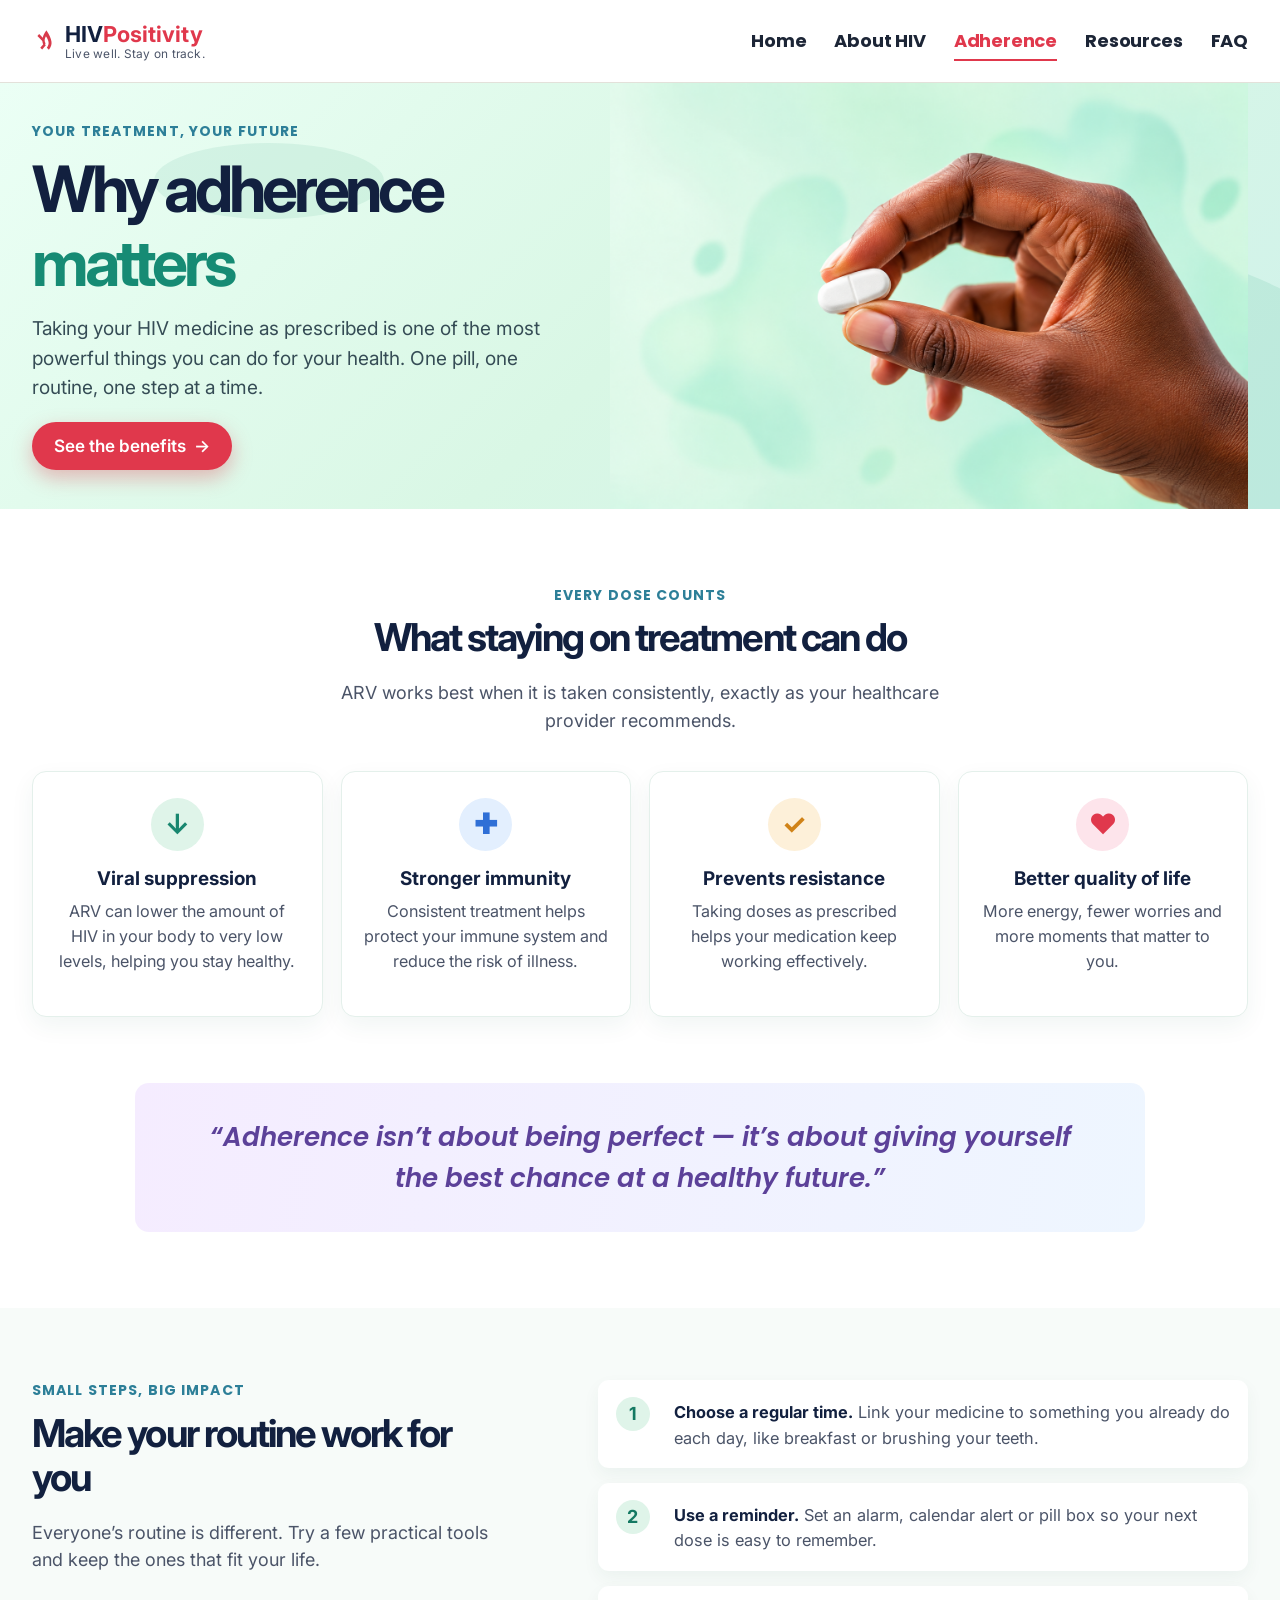
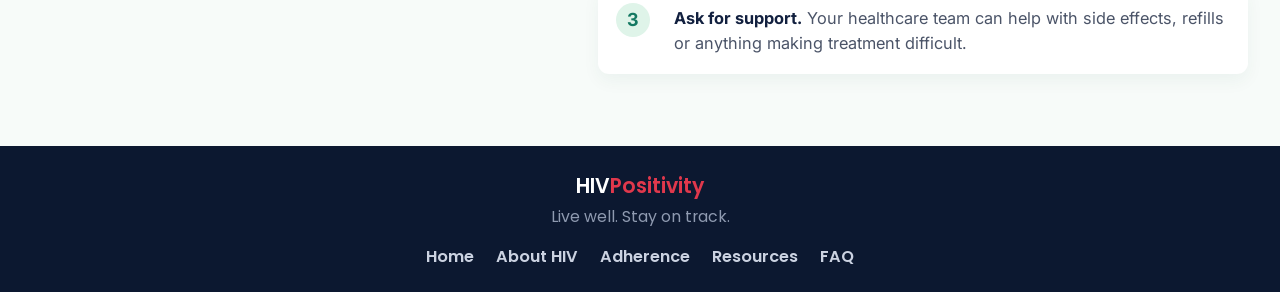
==== adherence.html @ 26a349b5 "other pages" ====
<!doctype html>
<html lang="en">
  <head>
    <meta charset="UTF-8" />
    <meta name="viewport" content="width=device-width, initial-scale=1.0" />
    <title>Why Adherence Matters | HIVPositivity</title>
    <meta
      name="description"
      content="Learn why taking HIV treatment consistently matters and find practical ways to stay on track."
    />
    <link rel="preconnect" href="https://fonts.googleapis.com" />
    <link rel="preconnect" href="https://fonts.gstatic.com" crossorigin />
    <link
      href="https://fonts.googleapis.com/css2?family=Inter:wght@400;500;600;700&family=Poppins:wght@500;600;700&display=swap"
      rel="stylesheet"
    />
    <link rel="stylesheet" href="css/style.css" />
  </head>
  <body class="adherence-page">
    <a class="skip-link" href="#main">Skip to content</a>
    <header class="site-header">
      <div class="container">
        <a class="logo" href="index.html" aria-label="HIVPositivity home">
          <svg
            class="logo-mark"
            viewBox="0 0 32 32"
            fill="none"
            xmlns="http://www.w3.org/2000/svg"
            aria-hidden="true"
          >
            <path
              d="M17.2 3.3c-2.5 3.2-4 6.2-4.4 8.8L8.5 7.6 6.4 10l5.8 6.1c.1 1.7.7 3.4 1.8 5.1l2.1-2.1c-1.6-2.7-1.5-5.6.4-8.7 1.7 2.5 2.8 4.8 3.1 6.9.4 2.2-.3 4.4-2 6.8l2.4 2.2c2.5-3.2 3.5-6.3 3.1-9.4-.5-3.9-2.4-8.4-6.1-13.6Z"
              fill="#d83b4b"
            />
            <path d="m14.4 18.6-4.6 5.5 2.3 2 4.3-5.2" fill="#d83b4b" />
          </svg>
          <span class="logo-text"
            ><span class="name"
              >HIV<span class="logo-positive">Positivity</span></span
            ><span class="tagline">Live well. Stay on track.</span></span
          >
        </a>
        <button
          class="nav-toggle"
          aria-expanded="false"
          aria-controls="main-nav"
          aria-label="Toggle navigation menu"
        >
          <span></span><span></span><span></span>
        </button>
        <nav class="main-nav" id="main-nav" aria-label="Primary">
          <ul>
            <li><a href="index.html">Home</a></li>
            <li><a href="understanding-hiv.html">About HIV</a></li>
            <li><a href="adherence.html" aria-current="page">Adherence</a></li>
            <li><a href="resources.html">Resources</a></li>
            <li><a href="faq.html">FAQ</a></li>
          </ul>
        </nav>
      </div>
    </header>

    <main id="main">
      <section class="adherence-hero">
        <div class="container adherence-hero-inner">
          <div class="adherence-hero-copy">
            <p class="eyebrow">Your treatment, your future</p>
            <h1>Why adherence<br /><span>matters</span></h1>
            <p>
              Taking your HIV medicine as prescribed is one of the most powerful
              things you can do for your health. One pill, one routine, one step
              at a time.
            </p>
            <a class="btn btn-primary" href="#benefits"
              >See the benefits <span aria-hidden="true">→</span></a
            >
          </div>
          <div class="adherence-image">
            <img src="imgs/img3.png" alt="A hand holding a white tablet" />
          </div>
        </div>
      </section>

      <section class="benefits-section" id="benefits">
        <div class="container">
          <div class="section-intro">
            <p class="eyebrow">Every dose counts</p>
            <h2>What staying on treatment can do</h2>
            <p>
              ARV works best when it is taken consistently, exactly as your
              healthcare provider recommends.
            </p>
          </div>
          <div class="benefit-grid">
            <article class="benefit-card">
              <span class="benefit-icon">↓</span>
              <h3>Viral suppression</h3>
              <p>
                ARV can lower the amount of HIV in your body to very low levels,
                helping you stay healthy.
              </p>
            </article>
            <article class="benefit-card">
              <span class="benefit-icon">✚</span>
              <h3>Stronger immunity</h3>
              <p>
                Consistent treatment helps protect your immune system and reduce
                the risk of illness.
              </p>
            </article>
            <article class="benefit-card">
              <span class="benefit-icon">✓</span>
              <h3>Prevents resistance</h3>
              <p>
                Taking doses as prescribed helps your medication keep working
                effectively.
              </p>
            </article>
            <article class="benefit-card">
              <span class="benefit-icon">♥</span>
              <h3>Better quality of life</h3>
              <p>
                More energy, fewer worries and more moments that matter to you.
              </p>
            </article>
          </div>
        </div>
      </section>

      <section class="adherence-message">
        <div class="container">
          <blockquote>
            “Adherence isn’t about being perfect — it’s about giving yourself
            the best chance at a healthy future.”
          </blockquote>
        </div>
      </section>

      <section class="adherence-steps">
        <div class="container steps-layout">
          <div>
            <p class="eyebrow">Small steps, big impact</p>
            <h2>Make your routine work for you</h2>
            <p>
              Everyone’s routine is different. Try a few practical tools and
              keep the ones that fit your life.
            </p>
          </div>
          <div class="step-list">
            <div>
              <strong>1</strong>
              <p>
                <b>Choose a regular time.</b> Link your medicine to something
                you already do each day, like breakfast or brushing your teeth.
              </p>
            </div>
            <div>
              <strong>2</strong>
              <p>
                <b>Use a reminder.</b> Set an alarm, calendar alert or pill box
                so your next dose is easy to remember.
              </p>
            </div>
            <div>
              <strong>3</strong>
              <p>
                <b>Ask for support.</b> Your healthcare team can help with side
                effects, refills or anything making treatment difficult.
              </p>
            </div>
          </div>
        </div>
      </section>
    </main>

    <footer class="site-footer">
      <div class="container">
        <div class="footer-brand">
          HIV<span class="logo-positive">Positivity</span>
        </div>
        <div class="footer-tagline">Live well. Stay on track.</div>
        <nav aria-label="Footer">
          <ul class="footer-nav">
            <li><a href="index.html">Home</a></li>
            <li><a href="understanding-hiv.html">About HIV</a></li>
            <li><a href="adherence.html">Adherence</a></li>
            <li><a href="resources.html">Resources</a></li>
            <li><a href="faq.html">FAQ</a></li>
          </ul>
        </nav>
      </div>
    </footer>
    <script src="main.js"></script>
  </body>
</html>
---- css/style.css ----
:root {
  --navy: #12203f;
  --navy-dark: #0c1830;
  --red: #e0384c;
  --red-dark: #c22b3d;
  --coral: #ee5a52;
  --cream: #f5f7fa;
  --ink: #1c2536;
  --ink-soft: #4b5468;
  --line: #e3e1da;
  --radius: 14px;

  --font-head:
    "Inter", -apple-system, BlinkMacSystemFont, "Segoe UI", sans-serif;
  --font-body:
    "Inter", -apple-system, BlinkMacSystemFont, "Segoe UI", sans-serif;
  --font-ui: "Poppins", "Inter", sans-serif;
}

*,
*::before,
*::after {
  box-sizing: border-box;
}

html {
  font-size: 18px;
  scroll-behavior: smooth;
}

body {
  margin: 0;
  font-family: var(--font-body);
  color: var(--ink);
  background: var(--cream);
  line-height: 1.55;
}

h1,
h2,
h3,
h4 {
  font-family: var(--font-head);
  margin: 0 0 0.5em;
  line-height: 1.15;
  color: var(--navy);
}

p {
  margin: 0 0 1em;
  color: var(--ink-soft);
}

a {
  color: inherit;
}

img {
  max-width: 100%;
  display: block;
}

.container {
  width: 100%;
  max-width: 1280px;
  margin: 0 auto;
  padding: 0 32px;
}

/* Skip link */
.skip-link {
  position: absolute;
  left: -999px;
  top: 0;
  background: var(--red);
  color: #fff;
  padding: 10px 16px;
  z-index: 200;
  border-radius: 0 0 8px 0;
}
.skip-link:focus {
  left: 0;
}

/* -------------------- Header -------------------- */
.site-header {
  background: #fff;
  border-bottom: 1px solid var(--line);
  position: sticky;
  top: 0;
  z-index: 100;
}

.site-header .container {
  display: flex;
  align-items: center;
  justify-content: space-between;
  height: 82px;
}

.logo {
  display: flex;
  align-items: center;
  gap: 6px;
  text-decoration: none;
}

.logo-mark {
  width: 27px;
  height: 32px;
  flex-shrink: 0;
}

.logo-text {
  display: flex;
  flex-direction: column;
  line-height: 1.1;
}

.logo-text .name {
  font-family: var(--font-head);
  font-weight: 700;
  font-size: 1.22rem;
  color: var(--navy);
}

.logo-positive {
  color: var(--red);
}

.logo-text .tagline {
  font-size: 0.66rem;
  color: var(--ink-soft);
  letter-spacing: 0.02em;
}

.nav-toggle {
  display: none;
  background: none;
  border: none;
  cursor: pointer;
  padding: 8px;
}
.nav-toggle span {
  display: block;
  width: 24px;
  height: 2px;
  background: var(--navy);
  margin: 5px 0;
}

.main-nav ul {
  list-style: none;
  display: flex;
  gap: 28px;
  margin: 0;
  padding: 0;
}

.main-nav a {
  font-family: var(--font-ui);
  text-decoration: none;
  font-size: 1rem;
  font-weight: 700;
  letter-spacing: -0.01em;
  color: var(--ink);
  padding-bottom: 6px;
  border-bottom: 2px solid transparent;
  transition:
    color 0.15s ease,
    border-color 0.15s ease;
}

.main-nav a:hover,
.main-nav a:focus-visible {
  color: var(--red);
}

.main-nav a[aria-current="page"] {
  color: var(--red);
  border-bottom-color: var(--red);
}

/* -------------------- Hero -------------------- */
.hero {
  position: relative;
  min-height: 0;
  /* Full width, slightly shorter, and never cropped. */
  height: 54vw;
  display: flex;
  align-items: center;
  overflow: hidden;
  background: #1b2b43;
  color: #fff;
}

.hero-image,
.hero-shade {
  position: absolute;
  inset: 0;
  pointer-events: none;
}
.hero-image {
  background: url("../imgs/img1.png") center / 100% 100% no-repeat;
  z-index: 0;
}
.hero-shade {
  display: none;
}

.hero .container {
  display: none;
}

.hero-content {
  max-width: 490px;
}

.hero h1 {
  color: #fff;
  font-size: clamp(2.15rem, 3.5vw, 3.2rem);
  font-weight: 700;
  letter-spacing: -0.045em;
  margin-bottom: 0.35em;
}

.hero .accent {
  color: var(--red);
}

.hero-sub {
  color: #dfe3ec;
  font-size: 0.98rem;
  max-width: 420px;
  margin-bottom: 1.75em;
}

.btn {
  display: inline-flex;
  align-items: center;
  gap: 8px;
  font-family: var(--font-body);
  font-weight: 600;
  font-size: 0.95rem;
  padding: 11px 22px;
  border-radius: 999px;
  text-decoration: none;
  border: none;
  cursor: pointer;
  transition:
    transform 0.15s ease,
    box-shadow 0.15s ease;
}

.btn-primary {
  background: var(--red);
  color: #fff;
  box-shadow: 0 8px 20px rgba(224, 56, 76, 0.35);
}

.btn-primary:hover,
.btn-primary:focus-visible {
  transform: translateY(-2px);
  box-shadow: 0 10px 24px rgba(224, 56, 76, 0.45);
}

/* -------------------- Feature grid -------------------- */
.feature-grid {
  background: #fff;
  padding: 28px 0 38px;
}

.feature-grid .grid {
  display: grid;
  grid-template-columns: repeat(4, 1fr);
  gap: 12px;
}

.feature-card {
  text-align: center;
  text-decoration: none;
  padding: 8px 16px;
}

.feature-icon {
  width: 62px;
  height: 62px;
  border-radius: 50%;
  display: flex;
  align-items: center;
  justify-content: center;
  margin: 0 auto 13px;
}

.feature-icon svg {
  width: 30px;
  height: 30px;
}

.feature-card:nth-child(1) .feature-icon {
  background: #dce9fb;
}
.feature-card:nth-child(2) .feature-icon {
  background: #dcefe4;
}
.feature-card:nth-child(3) .feature-icon {
  background: #e4f1f7;
}
.feature-card:nth-child(4) .feature-icon {
  background: #e6e6f7;
}

.feature-card h3 {
  font-size: 0.94rem;
  font-weight: 700;
  margin-bottom: 6px;
}

.feature-card p {
  font-size: 0.81rem;
  margin: 0;
}

/* -------------------- Footer -------------------- */
.site-footer {
  background: var(--navy-dark);
  color: #cbd2e1;
  margin-top: 0;
}

.site-footer .container {
  padding-top: 24px;
  padding-bottom: 22px;
  text-align: center;
}

.footer-brand {
  font-family: var(--font-ui);
  font-weight: 600;
  font-size: 1.14rem;
  color: #fff;
  margin-bottom: 4px;
}

.footer-tagline {
  font-family: var(--font-ui);
  font-size: 0.88rem;
  color: #8f9ab0;
  margin-bottom: 12px;
  display: flex;
  align-items: center;
  justify-content: center;
  gap: 8px;
}

.footer-nav {
  list-style: none;
  display: flex;
  justify-content: center;
  gap: 22px;
  padding: 0;
  margin: 0;
  border-top: 0;
  padding-top: 0;
}

.footer-nav a {
  font-family: var(--font-ui);
  text-decoration: none;
  color: #cbd2e1;
  font-size: 0.9rem;
  font-weight: 600;
}

.footer-nav a:hover,
.footer-nav a:focus-visible {
  color: #fff;
}

/* -------------------- Responsive -------------------- */
@media (max-width: 860px) {
  .container {
    padding-left: 24px;
    padding-right: 24px;
  }

  .feature-grid .grid {
    grid-template-columns: repeat(2, 1fr);
    row-gap: 32px;
  }
}

@media (max-width: 720px) {
  .nav-toggle {
    display: block;
  }

  .main-nav {
    position: absolute;
    top: 82px;
    left: 0;
    right: 0;
    background: #fff;
    border-bottom: 1px solid var(--line);
    display: none;
  }

  .main-nav.open {
    display: block;
  }

  .main-nav ul {
    flex-direction: column;
    gap: 0;
    padding: 8px 32px 20px;
  }

  .main-nav a {
    display: block;
    padding: 12px 0;
    border-bottom: 1px solid var(--line);
  }

  .footer-nav {
    flex-wrap: wrap;
    gap: 16px 24px;
  }

  .info-page .site-header .container {
    height: 72px;
  }
  .info-page .main-nav {
    top: 72px;
  }
}

@media (max-width: 480px) {
  .container {
    padding-left: 18px;
    padding-right: 18px;
  }

  .site-header .container {
    height: 68px;
  }

  .logo-mark {
    width: 22px;
    height: 27px;
  }

  .logo-text .name {
    font-size: 0.88rem;
  }
  .logo-text .tagline {
    font-size: 0.52rem;
  }

  .main-nav {
    top: 68px;
  }

  .hero {
    height: 460px;
    align-items: center;
  }
  .hero-image {
    background-size: cover;
    background-position: 74% center;
  }
  .hero-shade {
    display: block;
    background: linear-gradient(
      90deg,
      rgba(12, 24, 48, 0.88),
      rgba(12, 24, 48, 0.48)
    );
  }
  .hero .container {
    display: block;
    position: relative;
    z-index: 1;
  }
  .hero-content {
    max-width: 290px;
  }
  .hero h1 {
    font-size: clamp(2rem, 10vw, 2.6rem);
  }
  .hero-sub {
    font-size: 0.95rem;
  }
  .btn {
    min-height: 46px;
    padding: 11px 19px;
  }

  .feature-grid {
    padding: 30px 0;
  }

  .feature-grid .grid {
    grid-template-columns: repeat(2, minmax(0, 1fr));
    gap: 24px 8px;
  }

  .feature-card {
    padding: 0 5px;
  }
  .feature-icon {
    width: 52px;
    height: 52px;
    margin-bottom: 9px;
  }
  .feature-icon svg {
    width: 25px;
    height: 25px;
  }
  .feature-card h3 {
    font-size: 0.78rem;
    line-height: 1.25;
    margin-bottom: 4px;
  }
  .feature-card p {
    font-size: 0.68rem;
    line-height: 1.35;
  }

  .site-footer .container {
    padding-top: 23px;
    padding-bottom: 21px;
  }
  .footer-brand {
    font-size: 0.95rem;
    margin-bottom: 2px;
  }
  .footer-tagline {
    font-size: 0.74rem;
    margin-bottom: 12px;
  }
  .footer-nav {
    gap: 10px 18px;
  }
  .footer-nav a {
    font-size: 0.74rem;
  }
}

/* Reduced motion */
@media (prefers-reduced-motion: reduce) {
  html {
    scroll-behavior: auto;
  }
  .btn-primary:hover {
    transform: none;
  }
}

/* Focus visibility */
a:focus-visible,
button:focus-visible {
  outline: 3px solid var(--coral);
  outline-offset: 2px;
}

/* -------------------- Understanding HIV page -------------------- */
.info-page {
  background: #fff;
}
.info-hero {
  position: relative;
  isolation: isolate;
  overflow: hidden;
  background: linear-gradient(118deg, #fff1ed 0%, #fff8f4 50%, #e9f8f4 100%);
}
.info-hero::before,
.info-hero::after {
  content: "";
  position: absolute;
  border-radius: 50%;
  filter: blur(2px);
  z-index: 0;
}
.info-hero::before {
  width: 54%;
  height: 86%;
  right: -6%;
  bottom: -14%;
  background: rgba(228, 172, 158, 0.28);
}
.info-hero::after {
  width: 26%;
  height: 26%;
  left: 10%;
  top: 8%;
  background: rgba(156, 230, 210, 0.42);
}
.info-hero-inner {
  position: relative;
  z-index: 1;
  min-height: 390px;
  display: grid;
  grid-template-columns: 1.12fr 0.88fr;
  align-items: center;
  gap: 48px;
}
.eyebrow {
  margin: 0 0 9px;
  color: #2d7f98;
  font-family: var(--font-ui);
  font-size: 0.78rem;
  font-weight: 700;
  letter-spacing: 0.08em;
  text-transform: uppercase;
}
.info-hero h1 {
  font-size: clamp(2.55rem, 5vw, 4.4rem);
  letter-spacing: -0.06em;
  margin-bottom: 16px;
}
.info-hero h1 span {
  color: var(--red);
}
.intro {
  max-width: 580px;
  color: #35435a;
  font-size: 1.06rem;
}
.hero-illustration {
  display: flex;
  align-items: center;
  justify-content: center;
  height: 300px;
}
.hero-illustration img {
  width: min(100%, 420px);
  max-height: 300px;
  object-fit: contain;
  mix-blend-mode: multiply;
}
.info-section {
  padding: 76px 0 62px;
}
.two-column {
  display: grid;
  grid-template-columns: 1.1fr 0.9fr;
  gap: 74px;
  align-items: start;
}
.reading-content h2,
.fact-card h2,
.transmission-section h2,
.video-section h2,
.trusted-section h2 {
  font-size: clamp(1.55rem, 2.4vw, 2.25rem);
  letter-spacing: -0.045em;
}
.reading-content h2:not(:first-of-type) {
  margin-top: 1.55em;
}
.reading-content p {
  max-width: 620px;
}
.care-note {
  display: flex;
  gap: 14px;
  margin-top: 28px;
  padding: 17px 19px;
  border-left: 4px solid #31a4b5;
  border-radius: 0 10px 10px 0;
  background: #e8f7fb;
}
.care-note span {
  color: #138399;
  font-size: 1.5rem;
}
.care-note p {
  margin: 0;
  font-size: 0.94rem;
}
.fact-card {
  padding: 28px 30px;
  border-radius: 14px;
  background: linear-gradient(135deg, #eaf6ff, #f2fbff);
  box-shadow: 0 12px 28px rgba(45, 90, 130, 0.09);
}
.fact-card h2 {
  font-size: 1.55rem;
}
.fact-card dl {
  margin: 22px 0 0;
}
.fact-card dl div {
  margin-top: 17px;
}
.fact-card dt {
  color: var(--navy);
  font-size: 0.87rem;
  font-weight: 700;
}
.fact-card dd {
  margin: 4px 0 0 29px;
  color: #536278;
  font-size: 0.87rem;
}
.false-mark,
.true-mark {
  display: inline-flex;
  width: 19px;
  height: 19px;
  margin-right: 6px;
  border-radius: 50%;
  align-items: center;
  justify-content: center;
  color: #fff;
}
.false-mark {
  background: #e6525d;
}
.true-mark {
  background: #2ba775;
}
.transmission-section {
  padding: 64px 0 68px;
  background: #f7fafc;
  text-align: center;
}
.transmission-section h2 {
  margin-bottom: 28px;
}
.transmission-grid {
  display: grid;
  grid-template-columns: repeat(2, 1fr);
  max-width: 900px;
  margin: 0 auto;
  gap: 20px;
  text-align: left;
}
.transmission-card {
  padding: 26px 30px;
  border-radius: 13px;
  background: #fff;
}
.transmission-card.yes {
  border-top: 4px solid #e4525a;
}
.transmission-card.no {
  border-top: 4px solid #41a98a;
}
.transmission-card h3 {
  font-size: 1.05rem;
}
.transmission-card ul {
  margin: 0;
  padding-left: 20px;
  color: var(--ink-soft);
  font-size: 0.94rem;
}
.transmission-card li + li {
  margin-top: 7px;
}
.section-footnote {
  margin: 27px auto 0;
  font-size: 0.9rem;
}
.video-section {
  padding: 76px 0;
}
.section-heading {
  display: flex;
  align-items: end;
  justify-content: space-between;
  gap: 30px;
  margin-bottom: 27px;
}
.section-heading > p {
  max-width: 380px;
  margin: 0;
  font-size: 0.94rem;
}
.video-grid {
  display: grid;
  grid-template-columns: repeat(2, 1fr);
  gap: 28px;
}
.video-card {
  overflow: hidden;
  border: 1px solid #e6eaf0;
  border-radius: 13px;
  background: #fff;
  box-shadow: 0 8px 24px rgba(27, 48, 79, 0.07);
}
.video-frame {
  position: relative;
  aspect-ratio: 16 / 9;
  background: var(--navy);
}
.video-frame iframe {
  position: absolute;
  width: 100%;
  height: 100%;
  border: 0;
}
.video-card h3 {
  margin: 20px 22px 5px;
  font-size: 1.08rem;
}
.video-card p {
  margin: 0 22px 21px;
  font-size: 0.9rem;
}
.trusted-section {
  padding: 0 0 76px;
}
.trusted-box {
  display: grid;
  grid-template-columns: 1fr 1fr;
  gap: 55px;
  padding: 42px 46px;
  border-radius: 16px;
  background: linear-gradient(110deg, #e8f8f2, #edf8ff);
}
.trusted-box h2 {
  margin-bottom: 12px;
}
.trusted-box p:not(.eyebrow) {
  margin: 0;
  max-width: 540px;
}
.resource-links {
  display: grid;
  align-content: center;
  gap: 11px;
}
.resource-links a {
  display: flex;
  justify-content: space-between;
  padding: 11px 14px;
  border-radius: 8px;
  background: rgba(255, 255, 255, 0.72);
  color: #16667b;
  font-size: 0.92rem;
  font-weight: 700;
  text-decoration: none;
}
.resource-links a:hover,
.resource-links a:focus-visible {
  background: #fff;
  color: var(--red);
}

@media (max-width: 720px) {
  .info-hero-inner,
  .two-column,
  .trusted-box {
    grid-template-columns: 1fr;
  }
  .info-hero-inner {
    padding-top: 58px;
    padding-bottom: 25px;
    gap: 4px;
  }
  .hero-illustration {
    height: 215px;
    max-width: 350px;
    width: 100%;
    margin: 0 auto;
  }
  .hero-illustration img {
    max-height: 215px;
  }
  .info-section,
  .video-section {
    padding: 52px 0;
  }
  .two-column {
    gap: 38px;
  }
  .transmission-grid,
  .video-grid {
    grid-template-columns: 1fr;
  }
  .section-heading {
    display: block;
  }
  .section-heading > p {
    margin-top: 6px;
  }
  .trusted-section {
    padding-bottom: 52px;
  }
  .trusted-box {
    gap: 25px;
    padding: 31px 25px;
  }
}
@media (max-width: 480px) {
  .info-hero h1 {
    font-size: 2.35rem;
  }
  .intro {
    font-size: 0.94rem;
  }
  .fact-card,
  .transmission-card {
    padding: 23px 20px;
  }
  .info-page .site-header .container {
    height: 68px;
  }
  .info-page .main-nav {
    top: 68px;
  }
  .resource-links a {
    align-items: center;
    gap: 14px;
  }
}

/* -------------------- Adherence page -------------------- */
.adherence-page {
  background: #fff;
}
.adherence-hero {
  position: relative;
  isolation: isolate;
  overflow: hidden;
  background: linear-gradient(135deg, #ebfff5 0%, #d9f7e5 52%, #d0f2eb 100%);
}
.adherence-hero::before,
.adherence-hero::after {
  content: "";
  position: absolute;
  border-radius: 50%;
  z-index: 0;
}
.adherence-hero::before {
  width: 56%;
  height: 82%;
  right: -8%;
  bottom: -18%;
  background: rgba(121, 201, 173, 0.22);
}
.adherence-hero::after {
  width: 18%;
  height: 18%;
  left: 12%;
  top: 14%;
  background: rgba(72, 172, 136, 0.12);
}
.adherence-hero-inner {
  position: relative;
  z-index: 1;
  min-height: 420px;
  display: grid;
  grid-template-columns: 0.92fr 1.08fr;
  align-items: center;
  gap: 34px;
}
.adherence-hero h1 {
  font-size: clamp(2.55rem, 5vw, 4.35rem);
  letter-spacing: -0.065em;
  margin-bottom: 15px;
}
.adherence-hero h1 span {
  color: #168b74;
}
.adherence-hero-copy > p:not(.eyebrow) {
  max-width: 555px;
  color: #354c55;
  font-size: 1.06rem;
}
.adherence-image {
  align-self: stretch;
  min-height: 350px;
  overflow: hidden;
}
.adherence-image img {
  width: 100%;
  height: 100%;
  object-fit: cover;
  object-position: 56% center;
}
.benefits-section {
  padding: 76px 0 66px;
}
.section-intro {
  max-width: 665px;
  margin: 0 auto 37px;
  text-align: center;
}
.section-intro h2,
.adherence-steps h2 {
  font-size: clamp(1.7rem, 3vw, 2.45rem);
  letter-spacing: -0.05em;
}
.section-intro p:not(.eyebrow) {
  margin-bottom: 0;
}
.benefit-grid {
  display: grid;
  grid-template-columns: repeat(4, 1fr);
  gap: 18px;
}
.benefit-card {
  min-height: 246px;
  padding: 26px 21px;
  border: 1px solid #e4f0eb;
  border-radius: 14px;
  background: #fff;
  text-align: center;
  box-shadow: 0 9px 25px rgba(21, 79, 66, 0.06);
}
.benefit-icon {
  width: 53px;
  height: 53px;
  display: grid;
  place-items: center;
  margin: 0 auto 17px;
  border-radius: 50%;
  background: #dff4e9;
  color: #18866f;
  font-size: 1.55rem;
  font-weight: 700;
}
.benefit-card:nth-child(2) .benefit-icon {
  background: #e3effe;
  color: #2f6fd6;
}
.benefit-card:nth-child(3) .benefit-icon {
  background: #fdf0d9;
  color: #d08318;
}
.benefit-card:nth-child(4) .benefit-icon {
  background: #fde4eb;
  color: var(--red);
}
.benefit-card h3 {
  font-size: 1.05rem;
  margin-bottom: 9px;
}
.benefit-card p {
  font-size: 0.9rem;
  line-height: 1.55;
  margin: 0;
}
.adherence-message {
  padding: 0 0 76px;
}
.adherence-message blockquote {
  max-width: 1010px;
  margin: 0 auto;
  padding: 34px 55px;
  border-radius: 14px;
  background: linear-gradient(100deg, #f5ecff, #eef6ff);
  color: #5c4199;
  font-family: var(--font-ui);
  font-size: clamp(1.05rem, 2.2vw, 1.45rem);
  font-style: italic;
  font-weight: 600;
  line-height: 1.55;
  text-align: center;
}
.adherence-steps {
  padding: 72px 0;
  background: #f7fbf9;
}
.steps-layout {
  display: grid;
  grid-template-columns: 0.85fr 1.15fr;
  gap: 85px;
  align-items: start;
}
.steps-layout > div > p:not(.eyebrow) {
  max-width: 480px;
}
.step-list {
  display: grid;
  gap: 15px;
}
.step-list > div {
  display: grid;
  grid-template-columns: 43px 1fr;
  gap: 15px;
  align-items: start;
  padding: 17px 18px;
  border-radius: 11px;
  background: #fff;
  box-shadow: 0 7px 17px rgba(22, 75, 64, 0.05);
}
.step-list strong {
  width: 34px;
  height: 34px;
  display: grid;
  place-items: center;
  border-radius: 50%;
  background: #dff4e9;
  color: #147962;
}
.step-list p {
  margin: 3px 0 0;
  font-size: 0.91rem;
}
.step-list b {
  color: var(--navy);
}
@media (max-width: 900px) {
  .benefit-grid {
    grid-template-columns: repeat(2, 1fr);
  }
  .steps-layout {
    gap: 45px;
  }
}
@media (min-width: 1281px) {
  .adherence-image {
    margin-right: calc((1280px - 100vw) / 2);
  }
  .adherence-image img {
    width: 100%;
  }
}
@media (max-width: 720px) {
  .adherence-hero-inner,
  .steps-layout {
    grid-template-columns: 1fr;
  }
  .adherence-hero-inner {
    padding-top: 55px;
    gap: 12px;
  }
  .adherence-image {
    min-height: 250px;
    max-height: 310px;
  }
  .adherence-image img {
    object-position: center;
  }
  .benefits-section,
  .adherence-steps {
    padding: 54px 0;
  }
  .adherence-message {
    padding-bottom: 54px;
  }
  .adherence-message blockquote {
    padding: 28px 23px;
  }
  .steps-layout {
    gap: 27px;
  }
}
@media (max-width: 480px) {
  .adherence-hero h1 {
    font-size: 2.35rem;
  }
  .adherence-hero-copy > p:not(.eyebrow) {
    font-size: 0.95rem;
  }
  .benefit-grid {
    grid-template-columns: 1fr;
  }
  .benefit-card {
    min-height: 0;
  }
  .adherence-image {
    min-height: 225px;
  }
  .adherence-page .site-header .container {
    height: 68px;
  }
  .adherence-page .main-nav {
    top: 68px;
  }
}

/* -------------------- Support & resources page -------------------- */
.resources-page {
  background: #fff;
}
.resources-hero {
  position: relative;
  isolation: isolate;
  overflow: hidden;
  background: linear-gradient(135deg, #eafafd 0%, #e7f8fc 58%, #e0f5fd 100%);
}
.resources-hero::before,
.resources-hero::after {
  content: "";
  position: absolute;
  border-radius: 50%;
  z-index: 0;
}
.resources-hero::before {
  width: 46%;
  height: 74%;
  right: -6%;
  bottom: -18%;
  background: rgba(136, 210, 217, 0.24);
}
.resources-hero::after {
  width: 20%;
  height: 20%;
  left: 10%;
  top: 12%;
  background: rgba(135, 221, 212, 0.18);
}
.resources-hero-inner {
  position: relative;
  z-index: 1;
  min-height: 400px;
  display: grid;
  grid-template-columns: 1fr 0.82fr;
  gap: 55px;
  align-items: center;
}
.resources-hero h1 {
  font-size: clamp(2.55rem, 5vw, 4.35rem);
  letter-spacing: -0.065em;
  margin-bottom: 15px;
}
.resources-hero h1 span {
  color: #2589a2;
}
.resources-hero p:not(.eyebrow) {
  max-width: 540px;
  color: #334d61;
  font-size: 1.06rem;
}
.resources-hero-art {
  height: 320px;
  overflow: hidden;
}
.resources-hero-art img {
  width: 100%;
  height: 100%;
  object-fit: cover;
  object-position: center;
}
.local-support {
  padding: 76px 0;
}
.support-grid {
  display: grid;
  grid-template-columns: repeat(2, 1fr);
  gap: 20px;
}
.support-card {
  display: grid;
  grid-template-columns: 54px 1fr;
  gap: 16px;
  padding: 27px;
  border: 1px solid #ddecf0;
  border-radius: 14px;
  background: #fff;
  box-shadow: 0 8px 25px rgba(23, 85, 105, 0.06);
}
.support-card.featured {
  border-color: #acdbe6;
  background: linear-gradient(135deg, #effbff, #f5fffd);
}
.support-icon {
  width: 48px;
  height: 48px;
  display: grid;
  place-items: center;
  border-radius: 50%;
  background: #d9f1f8;
  color: #247f99;
  font-size: 1.35rem;
  font-weight: 700;
}
.support-card h3 {
  font-size: 1.12rem;
  margin-bottom: 8px;
}
.support-card p {
  font-size: 0.9rem;
}
.contact-line {
  display: flex;
  flex-wrap: wrap;
  align-items: baseline;
  gap: 7px;
  margin: 10px 0 0 !important;
}
.contact-line a {
  color: #176f89;
  font-weight: 700;
  text-decoration: none;
}
.contact-line span {
  font-size: 0.77rem;
  color: #667487;
}
.text-link {
  display: inline-block;
  margin-top: 4px;
  color: #13758e;
  font-size: 0.89rem;
  font-weight: 700;
}
.resource-note {
  padding: 0 0 76px;
}
.resource-note .container {
  display: flex;
  align-items: center;
  justify-content: space-between;
  gap: 45px;
  padding-top: 31px;
  padding-bottom: 31px;
  border-radius: 14px;
  background: linear-gradient(100deg, #fdebf2, #f3edff);
}
.resource-note .container > div {
  display: grid;
  grid-template-columns: 52px 1fr;
  column-gap: 15px;
}
.resource-note span {
  grid-row: span 2;
  color: #c24c9e;
  font-size: 2.1rem;
}
.resource-note h2 {
  font-size: 1.3rem;
  margin: 0 0 5px;
}
.resource-note p {
  font-size: 0.9rem;
  margin: 0;
}
.resource-note .container > p {
  max-width: 285px;
  padding-left: 28px;
  border-left: 1px solid #dfcce2;
}
.useful-links {
  padding: 69px 0 76px;
  background: #f6fbfc;
  text-align: center;
}
.useful-links h2 {
  font-size: clamp(1.7rem, 3vw, 2.4rem);
  letter-spacing: -0.05em;
}
.useful-links-grid {
  display: grid;
  grid-template-columns: repeat(3, 1fr);
  gap: 17px;
  max-width: 970px;
  margin: 30px auto 0;
}
.useful-links-grid a {
  padding: 19px;
  border-radius: 10px;
  background: #fff;
  color: var(--navy);
  font-weight: 700;
  text-decoration: none;
  box-shadow: 0 6px 18px rgba(23, 69, 94, 0.05);
}
.useful-links-grid span {
  display: block;
  margin-top: 5px;
  color: #287c92;
  font-size: 0.79rem;
  font-weight: 600;
}
@media (max-width: 720px) {
  .resources-hero-inner {
    grid-template-columns: 1fr;
    padding-top: 56px;
    gap: 2px;
  }
  .resources-hero-art {
    height: 230px;
  }
  .support-grid,
  .useful-links-grid {
    grid-template-columns: 1fr;
  }
  .local-support,
  .useful-links {
    padding: 54px 0;
  }
  .resource-note {
    padding-bottom: 54px;
  }
  .resource-note .container {
    display: block;
    padding: 26px 24px;
  }
  .resource-note .container > p {
    margin-top: 20px;
    padding: 16px 0 0;
    border-top: 1px solid #dfcce2;
    border-left: 0;
  }
  .resources-page .site-header .container {
    height: 68px;
  }
  .resources-page .main-nav {
    top: 68px;
  }
}
@media (max-width: 480px) {
  .resources-hero h1 {
    font-size: 2.35rem;
  }
  .resources-hero p:not(.eyebrow) {
    font-size: 0.95rem;
  }
  .support-card {
    grid-template-columns: 1fr;
    padding: 23px;
  }
}

/* -------------------- FAQ page -------------------- */
.faq-page {
  background: #fff;
}
.faq-hero {
  position: relative;
  isolation: isolate;
  overflow: hidden;
  background: linear-gradient(118deg, #f8f5ff 0%, #f4f2ff 54%, #e8e7ff 100%);
}
.faq-hero::before,
.faq-hero::after {
  content: "";
  position: absolute;
  border-radius: 50%;
  z-index: 0;
}
.faq-hero::before {
  width: 52%;
  height: 80%;
  right: -10%;
  bottom: -22%;
  background: rgba(178, 168, 255, 0.18);
}
.faq-hero::after {
  width: 22%;
  height: 22%;
  left: 12%;
  top: 10%;
  background: rgba(168, 154, 255, 0.1);
}
.faq-hero-inner {
  position: relative;
  z-index: 1;
  min-height: 390px;
  display: grid;
  grid-template-columns: 1fr 0.86fr;
  align-items: center;
  gap: 64px;
}
.faq-hero h1 {
  font-size: clamp(2.55rem, 5vw, 4.35rem);
  letter-spacing: -0.065em;
  margin-bottom: 15px;
}
.faq-hero h1 span {
  color: #4c54c7;
}
.faq-hero p:not(.eyebrow) {
  max-width: 520px;
  color: #3d4964;
  font-size: 1.06rem;
}
.faq-hero-art {
  height: 310px;
  display: flex;
  align-items: center;
  justify-content: center;
}
.faq-hero-art img {
  width: min(100%, 440px);
  height: 100%;
  object-fit: contain;
  mix-blend-mode: multiply;
}
.faq-section {
  padding: 74px 0 62px;
}
.faq-intro {
  max-width: 680px;
  margin: 0 auto 34px;
  text-align: center;
}
.faq-intro h2 {
  font-size: clamp(1.75rem, 3vw, 2.45rem);
  letter-spacing: -0.05em;
}
.faq-intro p:not(.eyebrow) {
  margin-bottom: 0;
}
.faq-list {
  max-width: 920px;
  margin: 0 auto;
  display: grid;
  gap: 12px;
}
.faq-list details {
  border: 1px solid #e5e7f0;
  border-radius: 11px;
  background: #fff;
  box-shadow: 0 5px 16px rgba(41, 52, 91, 0.05);
}
.faq-list summary {
  display: flex;
  align-items: center;
  justify-content: space-between;
  gap: 20px;
  padding: 19px 23px;
  color: var(--navy);
  font-size: 0.99rem;
  font-weight: 700;
  cursor: pointer;
  list-style: none;
}
.faq-list summary::-webkit-details-marker {
  display: none;
}
.faq-list summary::after {
  content: "+";
  flex: 0 0 auto;
  color: #4b55b8;
  font-size: 1.42rem;
  font-weight: 500;
  line-height: 1;
}
.faq-list details[open] {
  border-color: #cfd3f2;
  box-shadow: 0 8px 22px rgba(65, 76, 156, 0.11);
}
.faq-list details[open] summary {
  padding-bottom: 13px;
}
.faq-list details[open] summary::after {
  content: "−";
}
.faq-answer {
  padding: 0 23px 20px;
}
.faq-answer p {
  max-width: 790px;
  margin: 0;
  font-size: 0.94rem;
}
.faq-answer a {
  color: #3745aa;
  font-weight: 700;
}
.faq-help {
  padding: 0 0 76px;
}
.faq-help .container {
  display: flex;
  align-items: center;
  justify-content: space-between;
  gap: 32px;
  padding-top: 29px;
  padding-bottom: 29px;
  border-radius: 14px;
  background: linear-gradient(100deg, #fcecf4, #f0edff);
}
.faq-help .container > div {
  display: flex;
  align-items: center;
  gap: 17px;
}
.faq-help .container > div > span {
  color: #b84c9b;
  font-size: 2.2rem;
}
.faq-help h2 {
  margin: 0 0 4px;
  font-size: 1.3rem;
}
.faq-help p {
  margin: 0;
  font-size: 0.9rem;
}
@media (max-width: 720px) {
  .faq-hero-inner {
    grid-template-columns: 1fr;
    gap: 2px;
    padding-top: 56px;
  }
  .faq-hero-art {
    height: 225px;
  }
  .faq-section {
    padding: 54px 0 46px;
  }
  .faq-help {
    padding-bottom: 54px;
  }
  .faq-help .container {
    align-items: flex-start;
    flex-direction: column;
    padding: 27px 24px;
  }
  .faq-page .site-header .container {
    height: 68px;
  }
  .faq-page .main-nav {
    top: 68px;
  }
}
@media (max-width: 480px) {
  .faq-hero h1 {
    font-size: 2.35rem;
  }
  .faq-hero p:not(.eyebrow) {
    font-size: 0.95rem;
  }
  .faq-list summary {
    padding: 17px 17px;
    font-size: 0.91rem;
  }
  .faq-answer {
    padding: 0 17px 18px;
  }
  .faq-help .container > div {
    align-items: flex-start;
  }
  .faq-help .container > div > span {
    font-size: 1.8rem;
  }
}
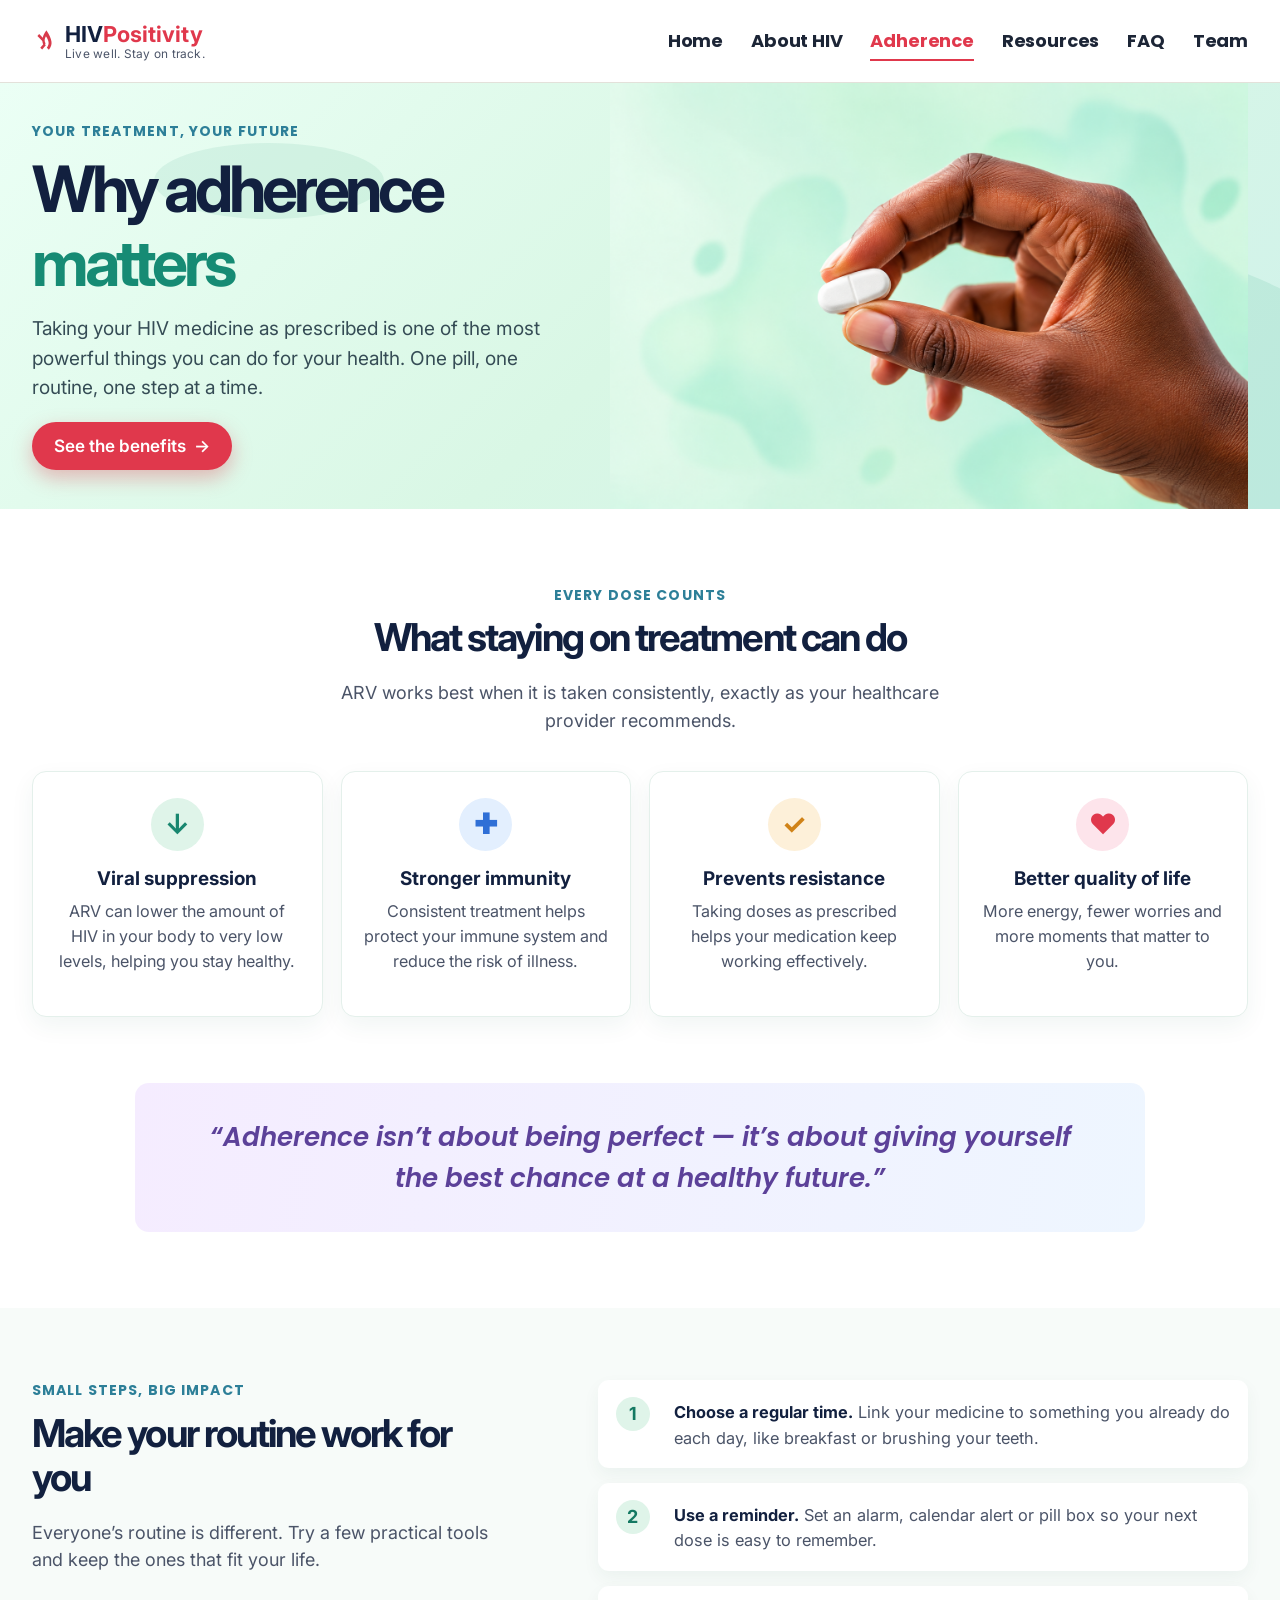
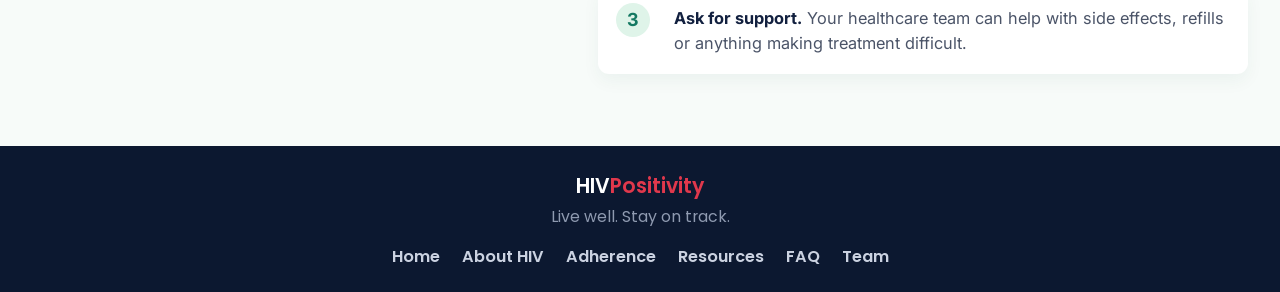
==== commit 938e8fc6: "team's page and imgs" ====
--- a/adherence.html
+++ b/adherence.html
@@ -55,6 +55,7 @@
             <li><a href="adherence.html" aria-current="page">Adherence</a></li>
             <li><a href="resources.html">Resources</a></li>
             <li><a href="faq.html">FAQ</a></li>
+            <li><a href="team.html">Team</a></li>
           </ul>
         </nav>
       </div>
@@ -186,6 +187,7 @@
             <li><a href="adherence.html">Adherence</a></li>
             <li><a href="resources.html">Resources</a></li>
             <li><a href="faq.html">FAQ</a></li>
+            <li><a href="team.html">Team</a></li>
           </ul>
         </nav>
       </div>
